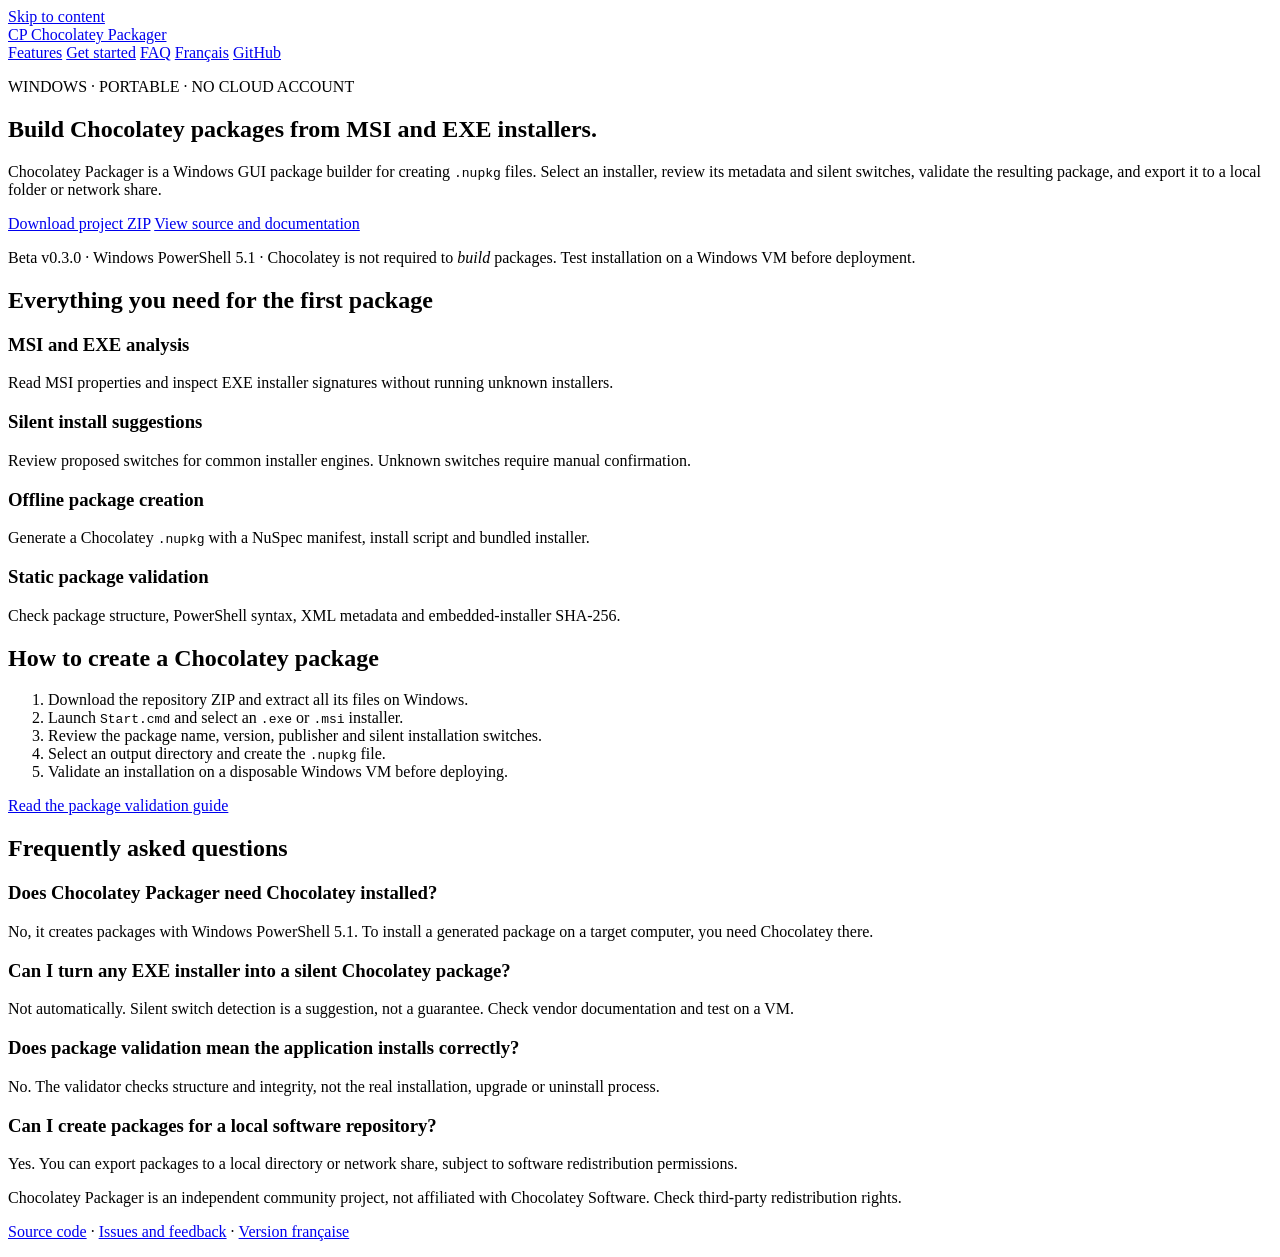
==== docs/index.html @ 6dbdb174 "docs(seo): add semantic English landing page with metadata and structured data" ====
<!doctype html>
<html lang="en">
<head>
  <meta charset="utf-8">
  <meta name="viewport" content="width=device-width, initial-scale=1">
  <title>Chocolatey Package Builder GUI for Windows | Chocolatey Packager</title>
  <meta name="description" content="Create Chocolatey .nupkg packages from MSI and EXE installers with a portable Windows GUI. Review silent switches, validate packages, and export locally.">
  <meta name="robots" content="index,follow">
  <meta name="theme-color" content="#10223f">
  <link rel="canonical" href="https://neosoda.github.io/ChocolateyPackager/">
  <link rel="alternate" hreflang="en" href="https://neosoda.github.io/ChocolateyPackager/">
  <link rel="alternate" hreflang="fr" href="https://neosoda.github.io/ChocolateyPackager/fr.html">
  <link rel="alternate" hreflang="x-default" href="https://neosoda.github.io/ChocolateyPackager/">
  <link rel="stylesheet" href="./site.css">
  <meta property="og:type" content="website">
  <meta property="og:locale" content="en_US">
  <meta property="og:title" content="Chocolatey Packager — Windows GUI Chocolatey Package Builder">
  <meta property="og:description" content="Turn Windows MSI and EXE installers into Chocolatey .nupkg packages without writing PowerShell scripts.">
  <meta property="og:url" content="https://neosoda.github.io/ChocolateyPackager/">
  <meta name="twitter:card" content="summary">
  <script type="application/ld+json">
  {
    "@context": "https://schema.org",
    "@type": "SoftwareApplication",
    "name": "Chocolatey Packager",
    "applicationCategory": "DeveloperApplication",
    "operatingSystem": "Windows 10, Windows 11, Windows Server",
    "softwareVersion": "0.3.0",
    "description": "Portable GUI for building and statically validating Chocolatey packages from MSI and EXE installers.",
    "url": "https://neosoda.github.io/ChocolateyPackager/",
    "downloadUrl": "https://github.com/neosoda/ChocolateyPackager/archive/refs/heads/main.zip",
    "codeRepository": "https://github.com/neosoda/ChocolateyPackager",
    "isAccessibleForFree": true
  }
  </script>
</head>
<body>
  <a class="skip" href="#main">Skip to content</a>
  <header class="site-header container">
    <a class="brand" href="./" aria-label="Chocolatey Packager home"><span class="logo" aria-hidden="true">CP</span> Chocolatey Packager</a>
    <nav aria-label="Main navigation">
      <a href="#features">Features</a>
      <a href="#get-started">Get started</a>
      <a href="#faq">FAQ</a>
      <a href="fr.html" lang="fr" hreflang="fr">Français</a>
      <a href="https://github.com/neosoda/ChocolateyPackager">GitHub</a>
    </nav>
  </header>
  <main id="main">
    <section class="hero container">
      <p class="eyebrow">WINDOWS · PORTABLE · NO CLOUD ACCOUNT</p>
      <h1>Build Chocolatey packages from <span>MSI and EXE installers.</span></h1>
      <p class="lead">Chocolatey Packager is a Windows GUI package builder for creating <code>.nupkg</code> files. Select an installer, review its metadata and silent switches, validate the resulting package, and export it to a local folder or network share.</p>
      <div class="actions">
        <a class="button primary" href="https://github.com/neosoda/ChocolateyPackager/archive/refs/heads/main.zip">Download project ZIP</a>
        <a class="button secondary" href="https://github.com/neosoda/ChocolateyPackager#readme">View source and documentation</a>
      </div>
      <p class="notice">Beta v0.3.0 · Windows PowerShell 5.1 · Chocolatey is not required to <em>build</em> packages. Test installation on a Windows VM before deployment.</p>
    </section>
    <section class="section container" id="features">
      <h2>Everything you need for the first package</h2>
      <div class="features">
        <article><h3>MSI and EXE analysis</h3><p>Read MSI properties and inspect EXE installer signatures without running unknown installers.</p></article>
        <article><h3>Silent install suggestions</h3><p>Review proposed switches for common installer engines. Unknown switches require manual confirmation.</p></article>
        <article><h3>Offline package creation</h3><p>Generate a Chocolatey <code>.nupkg</code> with a NuSpec manifest, install script and bundled installer.</p></article>
        <article><h3>Static package validation</h3><p>Check package structure, PowerShell syntax, XML metadata and embedded-installer SHA-256.</p></article>
      </div>
    </section>
    <section class="section steps container" id="get-started">
      <h2>How to create a Chocolatey package</h2>
      <ol>
        <li>Download the repository ZIP and extract all its files on Windows.</li>
        <li>Launch <code>Start.cmd</code> and select an <code>.exe</code> or <code>.msi</code> installer.</li>
        <li>Review the package name, version, publisher and silent installation switches.</li>
        <li>Select an output directory and create the <code>.nupkg</code> file.</li>
        <li>Validate an installation on a disposable Windows VM before deploying.</li>
      </ol>
      <p><a href="https://github.com/neosoda/ChocolateyPackager/blob/main/docs/VALIDATION.md">Read the package validation guide</a></p>
    </section>
    <section class="section container" id="faq">
      <h2>Frequently asked questions</h2>
      <div class="faq">
        <h3>Does Chocolatey Packager need Chocolatey installed?</h3>
        <p>No, it creates packages with Windows PowerShell 5.1. To install a generated package on a target computer, you need Chocolatey there.</p>
        <h3>Can I turn any EXE installer into a silent Chocolatey package?</h3>
        <p>Not automatically. Silent switch detection is a suggestion, not a guarantee. Check vendor documentation and test on a VM.</p>
        <h3>Does package validation mean the application installs correctly?</h3>
        <p>No. The validator checks structure and integrity, not the real installation, upgrade or uninstall process.</p>
        <h3>Can I create packages for a local software repository?</h3>
        <p>Yes. You can export packages to a local directory or network share, subject to software redistribution permissions.</p>
      </div>
    </section>
  </main>
  <footer class="container footer">
    <p>Chocolatey Packager is an independent community project, not affiliated with Chocolatey Software. Check third-party redistribution rights.</p>
    <p><a href="https://github.com/neosoda/ChocolateyPackager">Source code</a> · <a href="https://github.com/neosoda/ChocolateyPackager/issues">Issues and feedback</a> · <a href="fr.html" lang="fr">Version française</a></p>
  </footer>
</body>
</html>
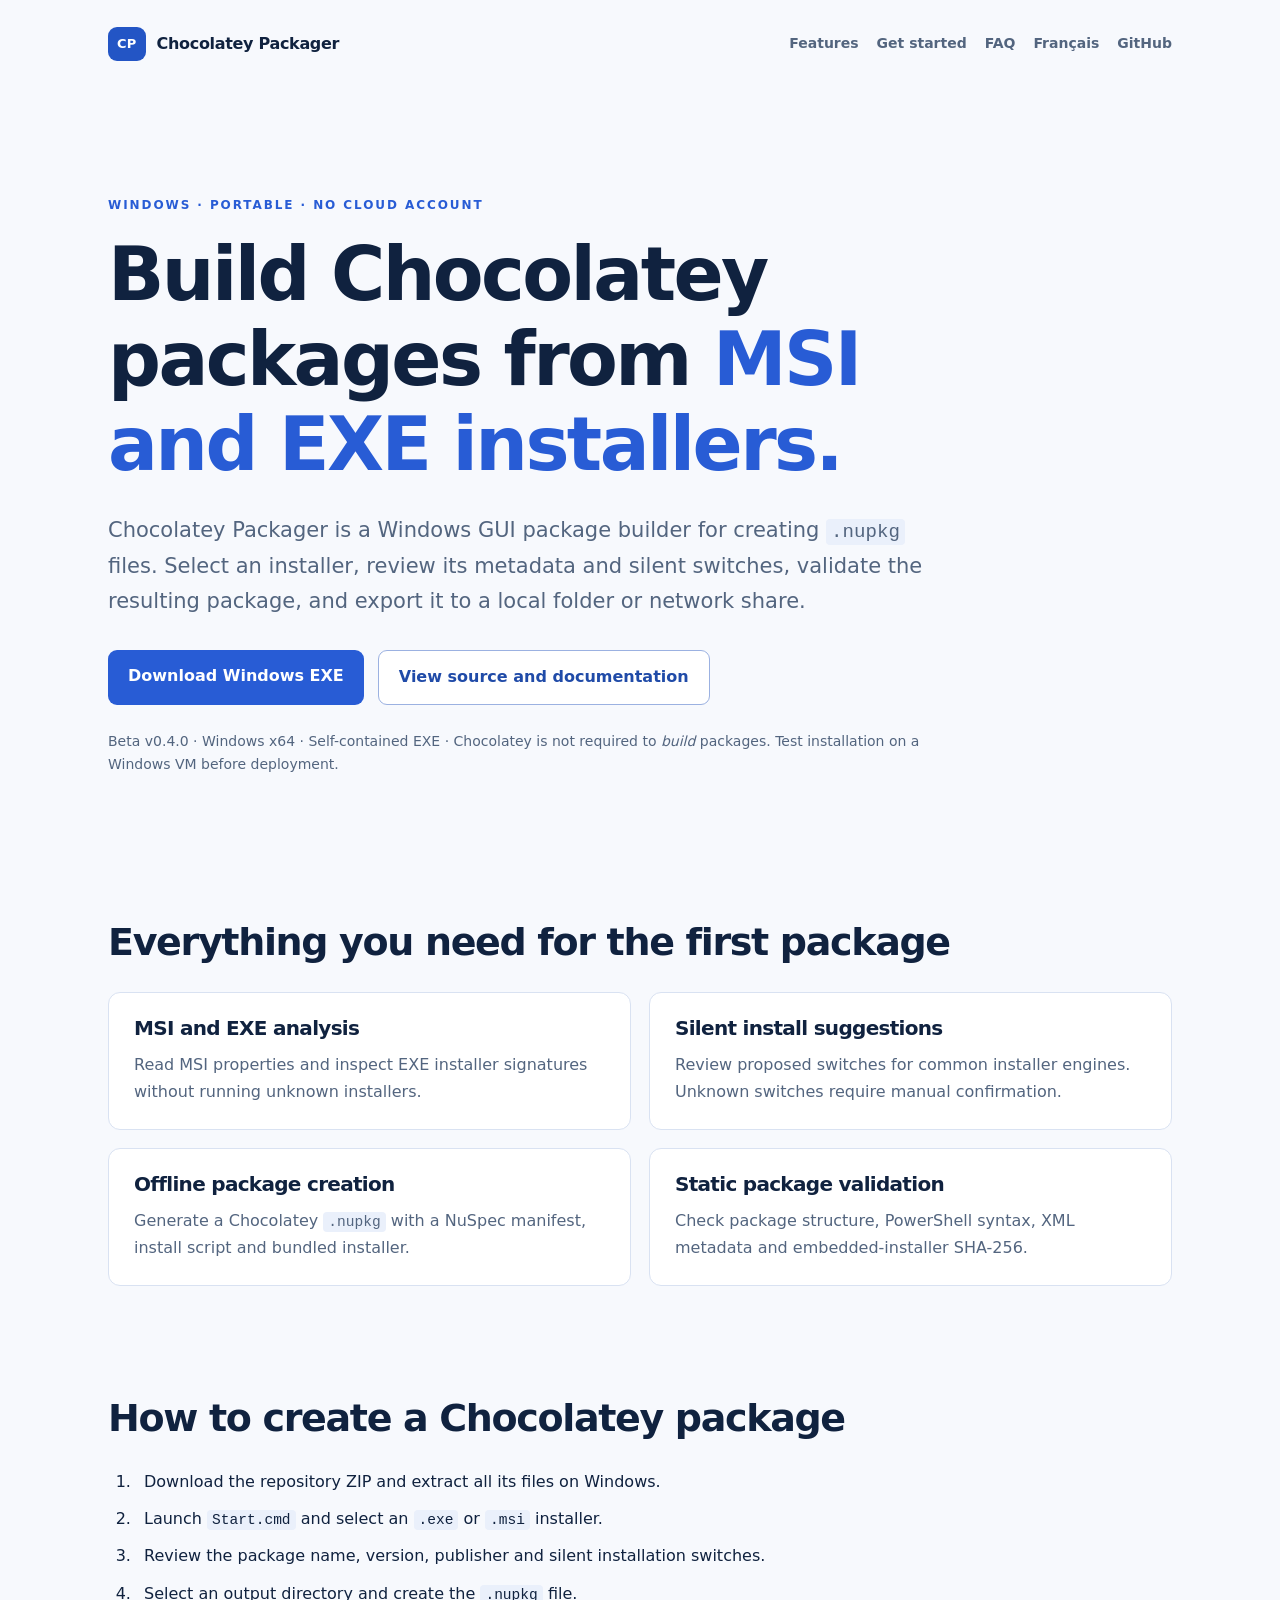
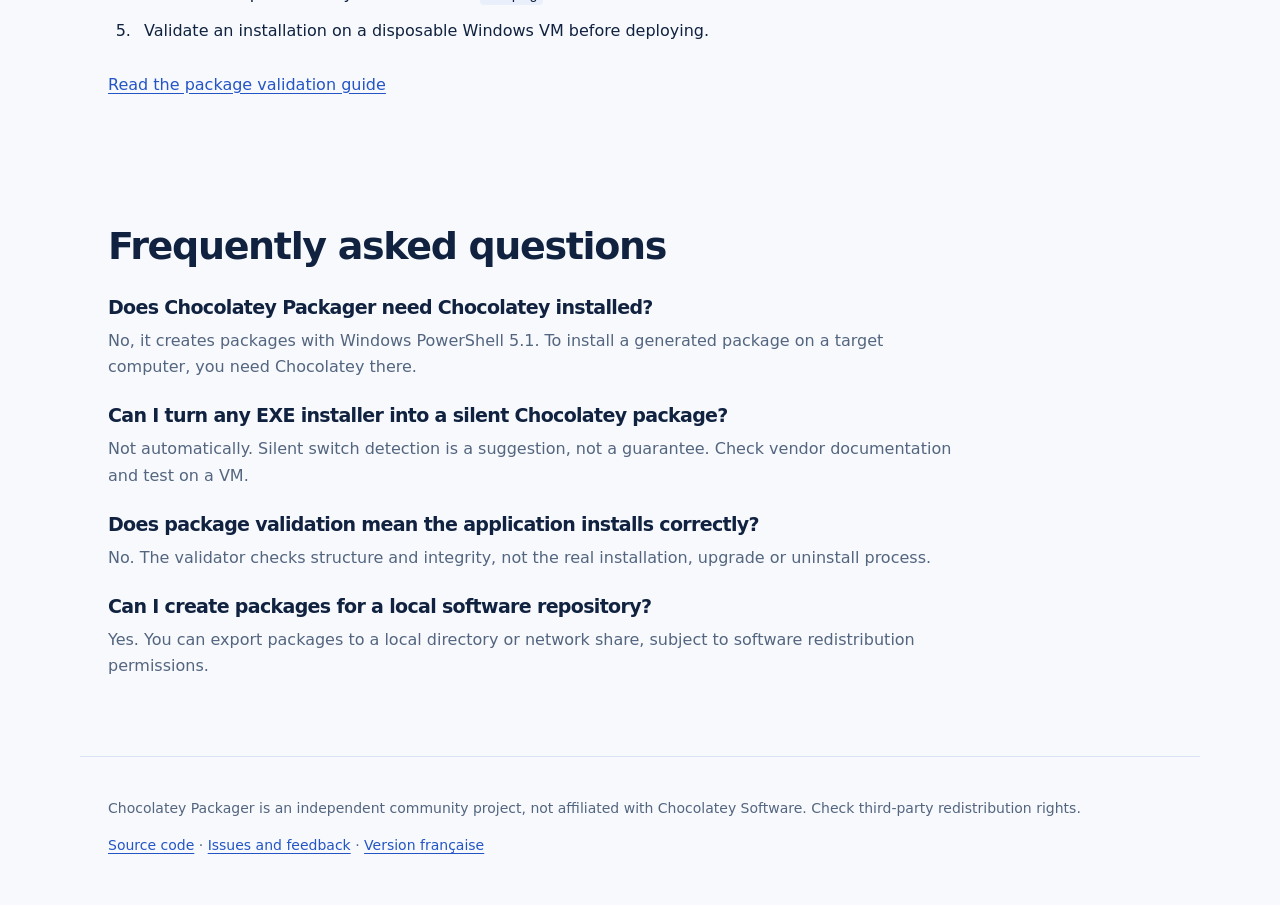
==== commit dc075ae8: "docs: link published ChocolateyPackager v0.4.0-beta.1 Windows EXE" ====
--- a/docs/index.html
+++ b/docs/index.html
@@ -25,10 +25,10 @@
     "name": "Chocolatey Packager",
     "applicationCategory": "DeveloperApplication",
     "operatingSystem": "Windows 10, Windows 11, Windows Server",
-    "softwareVersion": "0.3.0",
+    "softwareVersion": "0.4.0-beta.1",
     "description": "Portable GUI for building and statically validating Chocolatey packages from MSI and EXE installers.",
     "url": "https://neosoda.github.io/ChocolateyPackager/",
-    "downloadUrl": "https://github.com/neosoda/ChocolateyPackager/archive/refs/heads/main.zip",
+    "downloadUrl": "https://github.com/neosoda/ChocolateyPackager/releases/download/v0.4.0-beta.1/ChocolateyPackager.exe",
     "codeRepository": "https://github.com/neosoda/ChocolateyPackager",
     "isAccessibleForFree": true
   }
@@ -52,10 +52,10 @@
       <h1>Build Chocolatey packages from <span>MSI and EXE installers.</span></h1>
       <p class="lead">Chocolatey Packager is a Windows GUI package builder for creating <code>.nupkg</code> files. Select an installer, review its metadata and silent switches, validate the resulting package, and export it to a local folder or network share.</p>
       <div class="actions">
-        <a class="button primary" href="https://github.com/neosoda/ChocolateyPackager/archive/refs/heads/main.zip">Download project ZIP</a>
+        <a class="button primary" href="https://github.com/neosoda/ChocolateyPackager/releases/download/v0.4.0-beta.1/ChocolateyPackager.exe">Download Windows EXE</a>
         <a class="button secondary" href="https://github.com/neosoda/ChocolateyPackager#readme">View source and documentation</a>
       </div>
-      <p class="notice">Beta v0.3.0 · Windows PowerShell 5.1 · Chocolatey is not required to <em>build</em> packages. Test installation on a Windows VM before deployment.</p>
+      <p class="notice">Beta v0.4.0 · Windows x64 · Self-contained EXE · Chocolatey is not required to <em>build</em> packages. Test installation on a Windows VM before deployment.</p>
     </section>
     <section class="section container" id="features">
       <h2>Everything you need for the first package</h2>
--- a/docs/site.css
+++ b/docs/site.css
@@ -0,0 +1,38 @@
+:root{color-scheme:light;--bg:#f7f9fd;--surface:#fff;--ink:#10223f;--muted:#53657f;--blue:#285cd5;--border:#d9e2f2}
+*{box-sizing:border-box}
+html{scroll-behavior:smooth}
+body{margin:0;background:var(--bg);color:var(--ink);font:16px/1.65 system-ui,-apple-system,"Segoe UI",sans-serif}
+a{color:#2355c5;text-underline-offset:3px}a:hover{color:#123f9e}
+a:focus-visible{outline:3px solid #f29b26;outline-offset:4px;border-radius:3px}
+.container{max-width:1120px;margin:auto;padding:0 28px}
+.skip{position:absolute;top:-90px;left:12px;z-index:10;padding:10px;background:#fff}.skip:focus{top:12px}
+.site-header{display:flex;justify-content:space-between;align-items:center;flex-wrap:wrap;gap:18px;min-height:88px}
+.brand{text-decoration:none;display:flex;align-items:center;gap:11px;font-weight:750;color:var(--ink);letter-spacing:-.02em}
+.logo{background:#2355c5;color:#fff;padding:6px 9px;border-radius:9px;font-size:13px;letter-spacing:.02em}
+nav{display:flex;gap:18px;flex-wrap:wrap}nav a{font-size:14px;color:var(--muted);text-decoration:none;font-weight:600}
+nav a:hover{text-decoration:underline}
+.hero{padding-top:96px;padding-bottom:96px}
+.eyebrow{font-size:12px;letter-spacing:.16em;font-weight:780;color:var(--blue)}
+h1,h2,h3{line-height:1.15;letter-spacing:-.035em}
+h1{font-size:clamp(40px,6vw,74px);max-width:900px;margin:16px 0 26px}
+h1 span{color:var(--blue)}
+.lead{font-size:clamp(17px,2vw,21px);line-height:1.7;max-width:840px;color:var(--muted)}
+.actions{display:flex;flex-wrap:wrap;gap:14px;margin-top:30px}
+.button{display:inline-block;padding:13px 20px;border-radius:9px;font-weight:750;text-decoration:none}
+.button.primary{background:var(--blue);color:#fff}
+.button.primary:hover{background:#1949b6}
+.button.secondary{border:1px solid #9bb1e1;color:#204ba8;background:#fff}
+.notice{font-size:14px;color:var(--muted);max-width:820px;margin-top:25px}
+.section{padding-top:35px;padding-bottom:76px}
+.section h2{font-size:clamp(26px,3vw,38px);margin:0 0 28px}
+.features{display:grid;grid-template-columns:repeat(2,minmax(0,1fr));gap:18px}
+.features article{padding:24px 25px;background:var(--surface);border:1px solid var(--border);border-radius:12px}
+h3{font-size:20px;margin:0 0 12px}
+.features p,.faq p{color:var(--muted);margin:0}
+.steps{max-width:1120px}
+ol{padding-left:28px}li{padding:0 0 11px 8px}
+code{background:#eaf0fb;border-radius:4px;padding:2px 5px;font-size:.91em}
+.faq{max-width:850px}.faq h3{font-size:19px;margin:25px 0 9px}
+.footer{border-top:1px solid var(--border);padding-top:26px;padding-bottom:34px;font-size:14px;color:var(--muted)}
+@media(max-width:700px){.container{padding-left:19px;padding-right:19px}.site-header{padding-top:20px;padding-bottom:16px}.site-header nav{gap:13px}.hero{padding-top:54px;padding-bottom:50px}.features{grid-template-columns:1fr}.section{padding-bottom:50px}}
+@media(prefers-reduced-motion:reduce){html{scroll-behavior:auto}}
